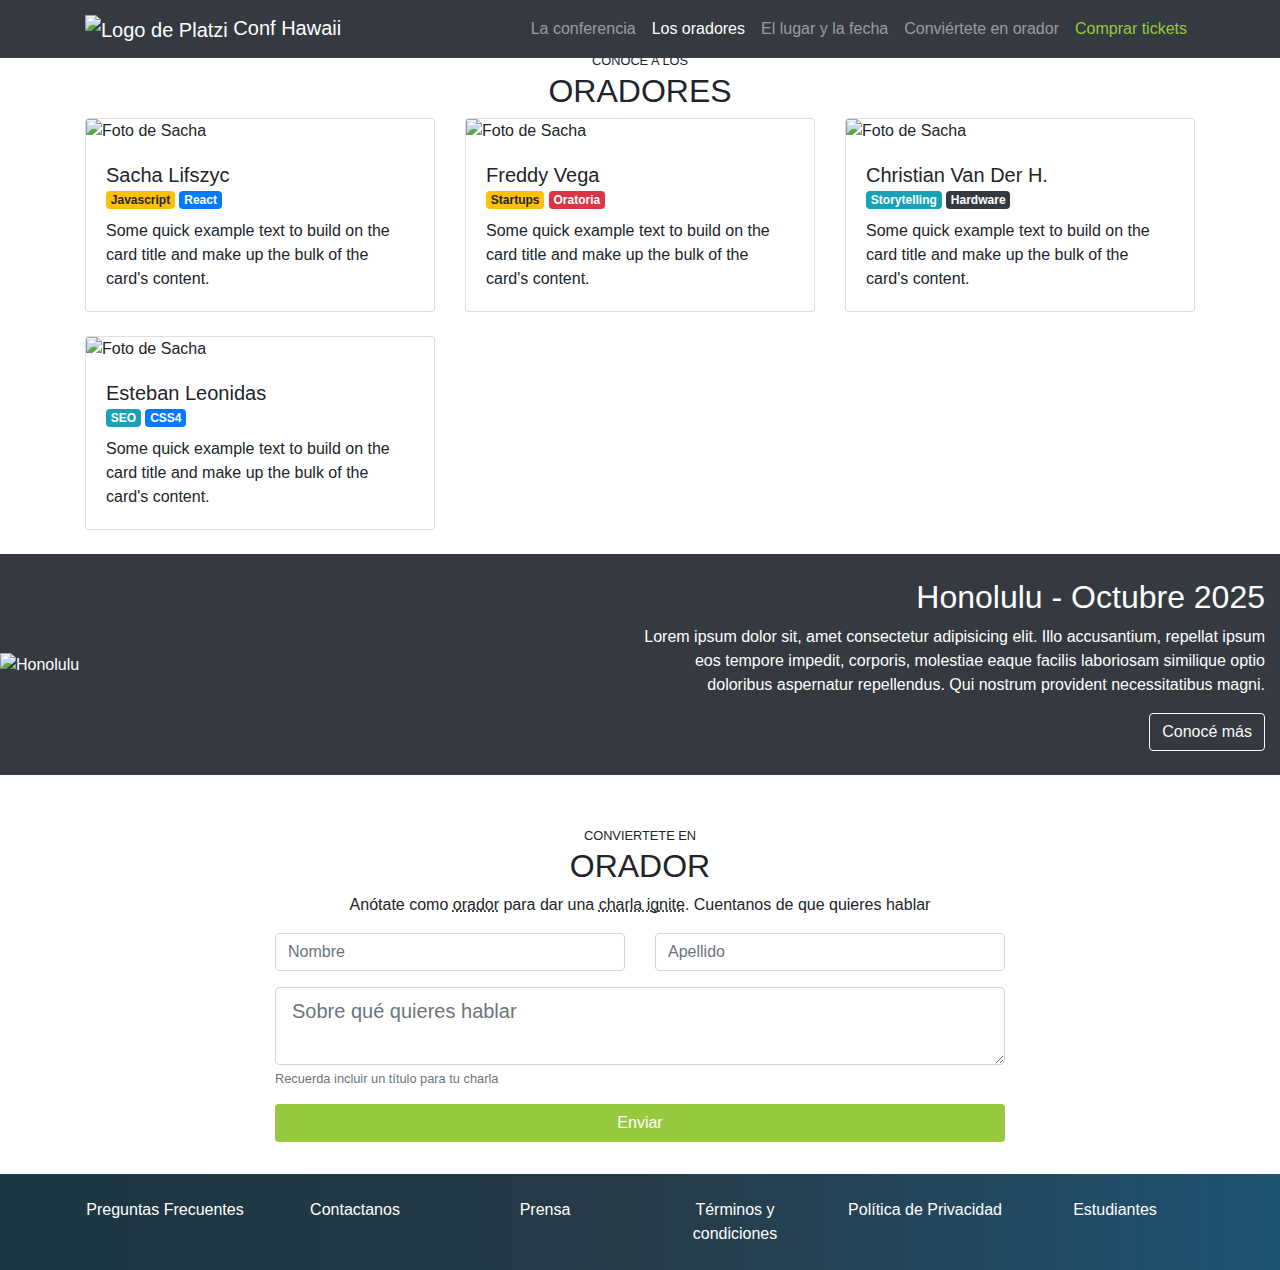
==== index.html @ 77cdc4fc "Sitio terminado! :D" ====
<!doctype html>
<html lang="es">
  <head>
    <!-- Required meta tags -->
    <meta charset="utf-8">
    <meta name="viewport" content="width=device-width, initial-scale=1, shrink-to-fit=no">

    <!-- Bootstrap CSS -->
    <link rel="stylesheet" href="https://stackpath.bootstrapcdn.com/bootstrap/4.3.1/css/bootstrap.min.css" integrity="sha384-ggOyR0iXCbMQv3Xipma34MD+dH/1fQ784/j6cY/iJTQUOhcWr7x9JvoRxT2MZw1T" crossorigin="anonymous">
    <link rel="stylesheet" href="./style.css">

    <title>Hello, world!</title>
  </head>
  <body data-spy="scroll" data-target="#navbar" data-offset="60">

    <!-- Header -->

    <nav id="header" class="navbar navbar-expand-lg navbar-dark bg-dark fixed-top">
        <div class="container">
        <a class="navbar-brand" href="#">
            <img src="./assets/images/platzi-logo.png" alt="Logo de Platzi">
            Conf Hawaii
        </a>
        <button class="navbar-toggler" type="button" data-toggle="collapse" data-target="#navbarSupportedContent" aria-controls="navbarSupportedContent" aria-expanded="false" aria-label="Toggle navigation">
            <span class="navbar-toggler-icon"></span>
        </button>
        
        <div class="collapse navbar-collapse" id="navbar">
                <ul class="navbar-nav ml-auto">
                    <li class="nav-item">
                        <a class="nav-link" href="#main">La conferencia</a>
                    </li>
                    <li class="nav-item">
                        <a class="nav-link" href="#speakers">Los oradores</a>
                    </li>
                    <li class="nav-item">
                        <a class="nav-link" href="#place-time">El lugar y la fecha</a>
                    </li>
                    <li class="nav-item">
                        <a class="nav-link" href="#conviertete-en-orador">Conviértete en orador</a>
                    </li>
                    <li class="nav-item">
                        <a class="nav-link text-platzi" href="#" data-toggle="modal" data-target="#modalCompra">Comprar tickets</a>
                    </li>
                </ul>
            </div>
        </div>
    </nav>

    <!-- /Header -->

    <!-- Main -->

    <main class="main" id="main">
        <div id="carousel" class="carousel slide" data-ride="carousel" data-pause="false">
            <div class="carousel-inner">
                <div class="carousel-item active">
                <img src="./assets/images/hawaii.jpg" class="d-block w-100" alt="Imagen de Hawaii 1">
                </div>
                <div class="carousel-item">
                <img src="./assets/images/hawaii2.jpg" class="d-block w-100" alt="Imagen de Hawaii 2">
                </div>
                <div class="carousel-item">
                <img src="./assets/images/hawaii3.jpeg" class="d-block w-100" alt="Imagen de Hawaii 3">
                </div>
                <div class="overlay">
                    <div class="container h-100">
                        <div class="row align-items-center h-100">
                            <div class="col-md-6 offset-md-6 text-center text-md-right">
                                <h1>Platzi Conf Hawaii</h1>
                                <p class="d-none d-md-block">Platzi Conf llega por primera vez a Hawaii! Un evento para compartir con nuestra comunidad
                                    el conocimiento y experiencia de los expertos que están creando el futuro de internet. Ven a conocer
                                    a miembros del Team Platzi, a otros estudiantes de Plazti y a los conferencistas de primer nivel
                                    que tenemos para ti. Te esperamos!
                                </p>
                                <a href="#" class="btn btn-outline-light d-none d-md-inline-block">Quiero ser orador</a>
                                <button type="button" class="btn btn-platzi" data-toggle="modal" data-target="#modalCompra">Comprar tickets</button>
                            </div>
                        </div>
                    </div>
                </div>
            </div>
        </div>
    </main>

    <!-- /Main -->

    <!-- Speakers -->
    
    <section id="speakers" class="mt-4">
        <div class="container">
            <div class="row">
                <div class="col text-center text-uppercase">
                    <small>Conocé a los </small>
                    <h2>Oradores</h2>
                </div>
            </div>
            <div class="row">
                <div class="col-md-6 col-lg-4 mb-4">
                    <div class="card">
                        <img src="./assets/speakers/sacha.jpg" class="card-img-top" alt="Foto de Sacha">
                        <div class="card-body">
                            <h5 class="card-title mb-0">Sacha Lifszyc</h5>
                            <div class="badges mb-2">
                                <span class="badge badge-warning">Javascript</span>
                                <span class="badge badge-primary">React</span>
                            </div>
                            <p class="card-text">Some quick example text to build on the card title and make up the bulk of the card's content.</p>
                        </div>
                    </div>
                </div>
                <div class="col-md-6 col-lg-4 mb-4">
                    <div class="card">
                        <img src="./assets/speakers/freddy.jpeg" class="card-img-top" alt="Foto de Sacha">
                        <div class="card-body">
                            <h5 class="card-title mb-0">Freddy Vega</h5>
                            <div class="badges mb-2">
                                <span class="badge badge-warning">Startups</span>
                                <span class="badge badge-danger">Oratoria</span>
                            </div>
                            <p class="card-text">Some quick example text to build on the card title and make up the bulk of the card's content.</p>
                        </div>
                    </div>
                </div>
                <div class="col-md-6 col-lg-4 mb-4">
                    <div class="card">
                        <img src="./assets/speakers/cvander.jpeg" class="card-img-top" alt="Foto de Sacha">
                        <div class="card-body">
                            <h5 class="card-title mb-0">Christian Van Der H.</h5>
                            <div class="badges mb-2">
                                <span class="badge badge-info">Storytelling</span>
                                <span class="badge badge-dark">Hardware</span>
                            </div>
                            <p class="card-text">Some quick example text to build on the card title and make up the bulk of the card's content.</p>
                        </div>
                    </div>
                </div>
                <div class="col-md-6 col-lg-4 mb-4">
                    <div class="card">
                        <img src="./assets/speakers/leonidas2.jpeg" class="card-img-top" alt="Foto de Sacha">
                        <div class="card-body">
                            <h5 class="card-title mb-0">Esteban Leonidas</h5>
                            <div class="badges mb-2">
                                <span class="badge badge-info">SEO</span>
                                <span class="badge badge-primary">CSS4</span>
                            </div>
                            <p class="card-text">Some quick example text to build on the card title and make up the bulk of the card's content.</p>
                        </div>
                    </div>
                </div>
            </div>
        </div>
    </section>
    
    <!-- /Speakers -->

    <!-- Lugar y fecha -->
    
    <section id="place-time" class="bg-dark mb-4">
        <div class="container-fluid">
            <div class="row align-items-center">
                <div class="col-md px-0">
                    <img class="w-100" src="./assets/images/honolulu.jpg" alt="Honolulu">
                </div>
                <div class="col-md text-center text-md-right py-4 h-100">
                    <h2>Honolulu - Octubre 2025</h2>
                    <p>Lorem ipsum dolor sit, amet consectetur adipisicing elit. Illo accusantium, repellat ipsum eos tempore impedit, corporis, molestiae eaque facilis laboriosam similique optio doloribus aspernatur repellendus. Qui nostrum provident necessitatibus magni.</p>
                    <a href="#" class="btn btn-outline-light">Conocé más</a>
                </div>
            </div>
        </div>
    </section>

    <!-- /Lugar y fecha -->

    <!-- Conviértete en speaker -->
    
    <section id="conviertete-en-orador" class="py-4">
        <div class="container">
            <div class="row">
                <div class="col text-uppercase text-center">
                    <small>Conviertete en</small>
                    <h2>Orador</h2>
                </div>
            </div>
            <div class="row">
                <div class="col text-center">
                    <p>Anótate como <abbr data-toggle="tooltip" title="Speaker, conferencista">orador</abbr> para dar una <abbr data-toggle="tooltip" title="Charlas de 5 minutos">charla ignite</abbr>. Cuentanos de que quieres hablar</p>
                </div>
            </div>
            <div class="row">
                <div class="col col-md-8 offset-md-2 mb-2">
                    <form>
                        <div class="row">
                            <div class="col-md form-group">
                                <input type="text" class="form-control" placeholder="Nombre">
                            </div>
                            <div class="col-md form-group">
                                <input type="text" class="form-control" placeholder="Apellido">
                            </div>
                        </div>
                        <div class="row">
                            <div class="col form-group">
                                <textarea name="text" class="form-control form-control-lg" placeholder="Sobre qué quieres hablar"></textarea>
                                <small class="form-text text-muted">Recuerda incluir un título para tu charla</small>
                            </div>
                        </div>
                        <div class="row">
                            <div class="col">
                                <button class="btn btn-platzi btn-block">Enviar</button>
                            </div>
                        </div>
                    </form>
                </div>
            </div>
        </div>
    </section>
    
    <!-- /Conviértete en speaker -->

    <!-- Footer -->
    
    <footer id="footer" class="py-4">
        <div class="container">
            <div class="row text-center">
                <div class="col-12 col-md">
                    <a href="#">Preguntas Frecuentes</a>
                </div>
                <div class="col-12 col-md">
                    <a href="#">Contactanos</a>
                </div>
                <div class="col-12 col-md">
                    <a href="#">Prensa</a>
                </div>
                <div class="col-12 col-md">
                    <a href="#">Términos y condiciones</a>
                </div>
                <div class="col-12 col-md">
                    <a href="#">Política de Privacidad</a>
                </div>
                <div class="col-12 col-md">
                    <a href="#">Estudiantes</a>
                </div>
            </div>
        </div>
    </footer>
    
    <!-- /Footer -->

    <!-- Modal -->
    <div class="modal fade" id="modalCompra" tabindex="-1" role="dialog" aria-labelledby="exampleModalCenterTitle" aria-hidden="true">
        <div class="modal-dialog modal-dialog-centered" role="document">
        <div class="modal-content">
            <div class="modal-header">
            <h5 class="modal-title" id="exampleModalCenterTitle">Comprar tickets</h5>
            <button type="button" class="close" data-dismiss="modal" aria-label="Close">
                <span aria-hidden="true">&times;</span>
            </button>
            </div>
            <div class="modal-body">
                <form action="">
                    <div class="row">
                        <div class="col form-group">
                            <div class="input-group mb-3">
                                <div class="input-group-prepend">
                                    <span class="input-group-text" id="basic-addon1">@</span>
                                </div>
                                <input type="text" class="form-control" placeholder="Usuario" aria-label="Usuario" aria-describedby="basic-addon1">
                            </div>
                        </div>
                    </div>
                </form>
                <div class="alert alert-warning" role="alert">
                    Recibirás un correo de confirmación si sales sorteado
                </div>
            </div>
            <div class="modal-footer">
                <button type="button" class="btn btn-secondary" data-dismiss="modal">Cancelar</button>
                <button type="button" class="btn btn-platzi">Comprar</button>
            </div>
        </div>
        </div>
    </div>
    <!-- Optional JavaScript -->
    <!-- jQuery first, then Popper.js, then Bootstrap JS -->
    <script src="https://code.jquery.com/jquery-3.3.1.slim.min.js" integrity="sha384-q8i/X+965DzO0rT7abK41JStQIAqVgRVzpbzo5smXKp4YfRvH+8abtTE1Pi6jizo" crossorigin="anonymous"></script>
    <script src="https://cdnjs.cloudflare.com/ajax/libs/popper.js/1.14.7/umd/popper.min.js" integrity="sha384-UO2eT0CpHqdSJQ6hJty5KVphtPhzWj9WO1clHTMGa3JDZwrnQq4sF86dIHNDz0W1" crossorigin="anonymous"></script>
    <script src="https://stackpath.bootstrapcdn.com/bootstrap/4.3.1/js/bootstrap.min.js" integrity="sha384-JjSmVgyd0p3pXB1rRibZUAYoIIy6OrQ6VrjIEaFf/nJGzIxFDsf4x0xIM+B07jRM" crossorigin="anonymous"></script>
    <script src="./script.js"></script>
</body>
</html>
---- style.css ----
/* Common classes */

.text-platzi{
    color: #97c93e !important; 
}

.btn-platzi{
    background: #97c93e !important; 
    color: white !important; 
}

.btn-platzi:hover{
    background: #82ad36 !important; 
}

/* /Common classes */

/* Header */

#header img{
    width: 80px; 
}

/* /Header */

/* Main */

#main .carousel-inner img{
    max-height: 70vh;
    object-fit: cover; 
    filter: grayscale(70%);
}

#carousel{
    position: relative;
}

#carousel .overlay{
    position: absolute; 
    top: 0; 
    bottom: 0; 
    left: 0; 
    right: 0; 
    background: rgba(0,0,0,.5); 
    color: white; 
}

/* /Main */

/* Place Time */

#place-time{
    color: white; 
}

/* /Place Time */

/* Footer */

#footer{
    background: linear-gradient(90deg, #1c3643, #273b47, #1e5372); 
}

#footer a{
    color: white; 
    text-decoration: none; 
}

/* /Footer */
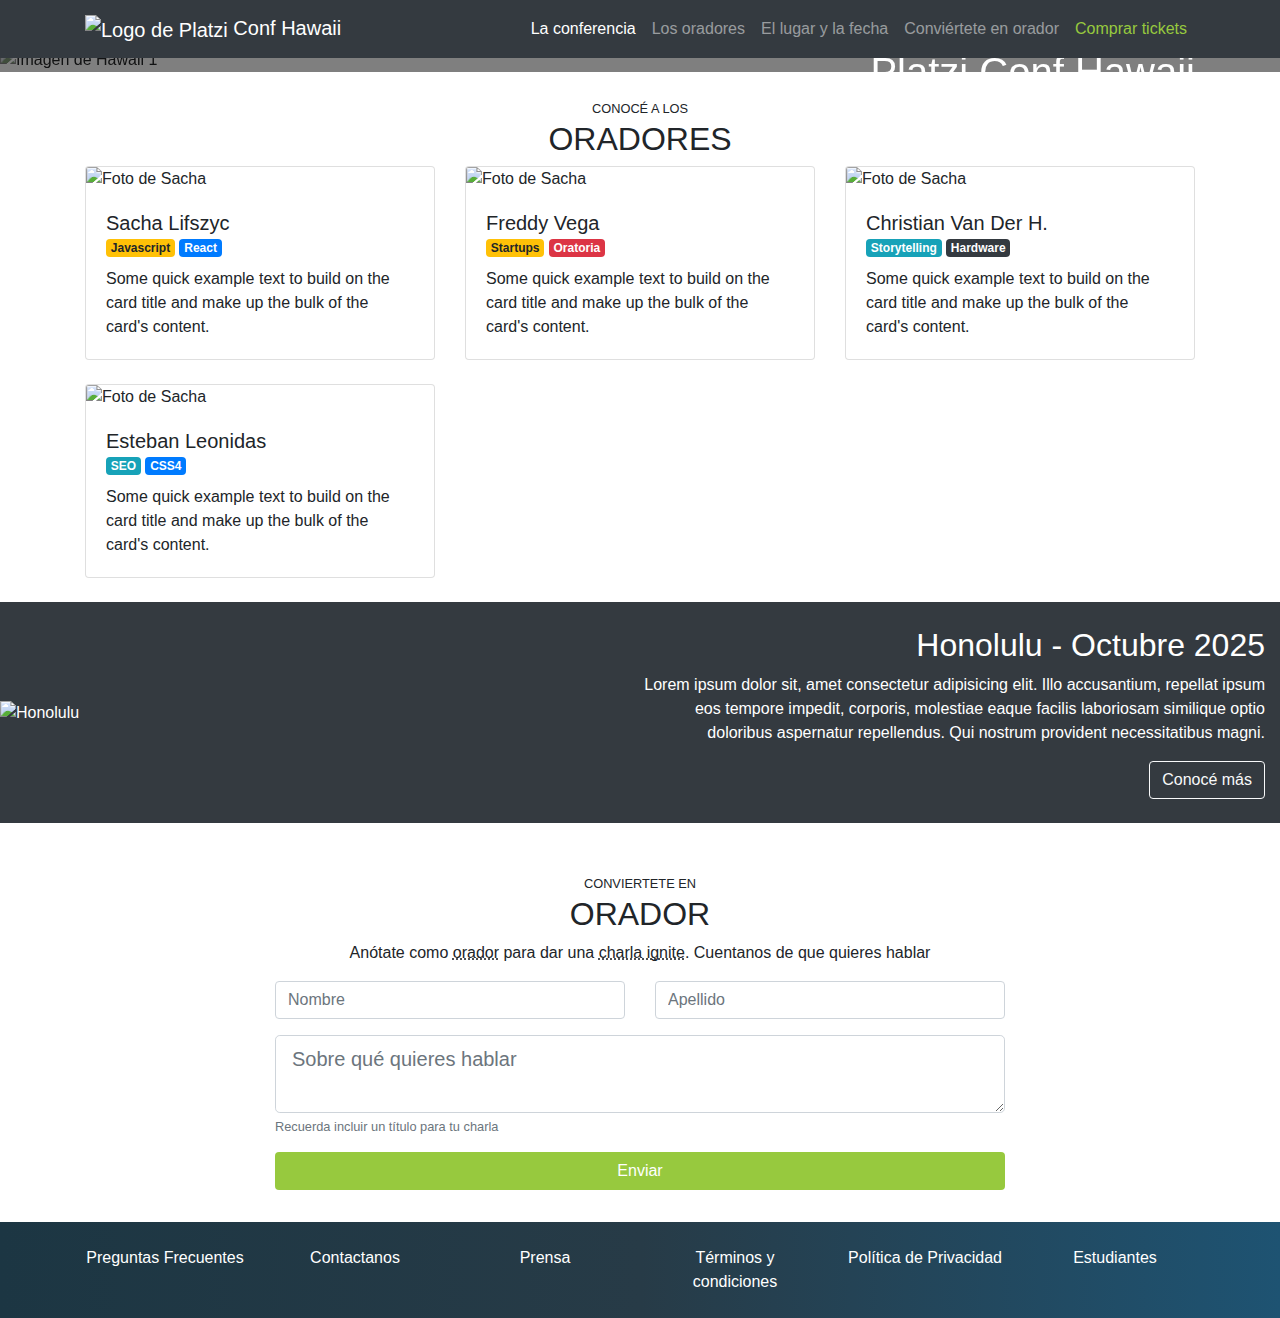
==== commit 374dd0ed: "Título modificado" ====
--- a/index.html
+++ b/index.html
@@ -9,7 +9,7 @@
     <link rel="stylesheet" href="https://stackpath.bootstrapcdn.com/bootstrap/4.3.1/css/bootstrap.min.css" integrity="sha384-ggOyR0iXCbMQv3Xipma34MD+dH/1fQ784/j6cY/iJTQUOhcWr7x9JvoRxT2MZw1T" crossorigin="anonymous">
     <link rel="stylesheet" href="./style.css">
 
-    <title>Hello, world!</title>
+    <title>Platzi Conf Hawaii</title>
   </head>
   <body data-spy="scroll" data-target="#navbar" data-offset="60">
 
@@ -17,11 +17,11 @@
 
     <nav id="header" class="navbar navbar-expand-lg navbar-dark bg-dark fixed-top">
         <div class="container">
-        <a class="navbar-brand" href="#">
+        <a class="navbar-brand" href="./">
             <img src="./assets/images/platzi-logo.png" alt="Logo de Platzi">
             Conf Hawaii
         </a>
-        <button class="navbar-toggler" type="button" data-toggle="collapse" data-target="#navbarSupportedContent" aria-controls="navbarSupportedContent" aria-expanded="false" aria-label="Toggle navigation">
+        <button class="navbar-toggler" type="button" data-toggle="collapse" data-target="#navbar" aria-controls="navbar" aria-expanded="false" aria-label="Toggle navigation">
             <span class="navbar-toggler-icon"></span>
         </button>
         
@@ -51,7 +51,7 @@
 
     <!-- Main -->
 
-    <main class="main" id="main">
+    <main class="main mt-5" id="main">
         <div id="carousel" class="carousel slide" data-ride="carousel" data-pause="false">
             <div class="carousel-inner">
                 <div class="carousel-item active">
